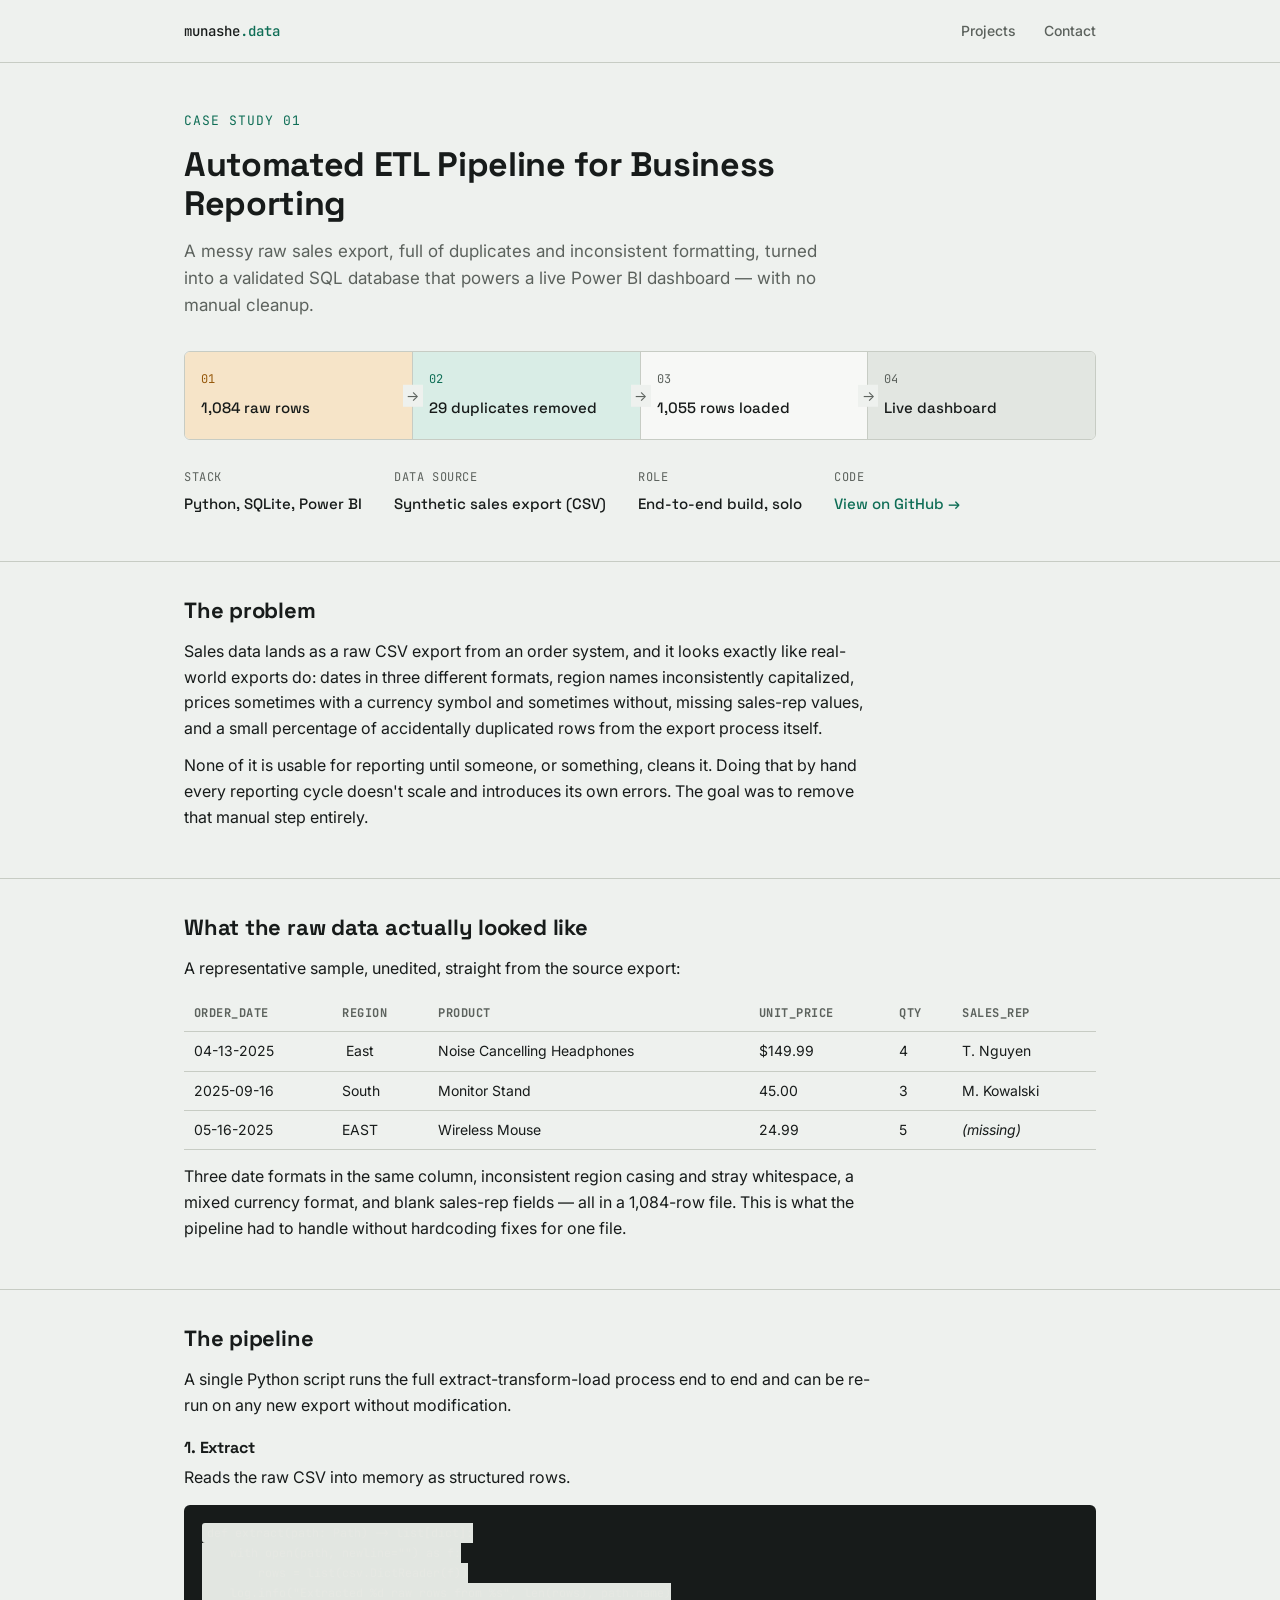
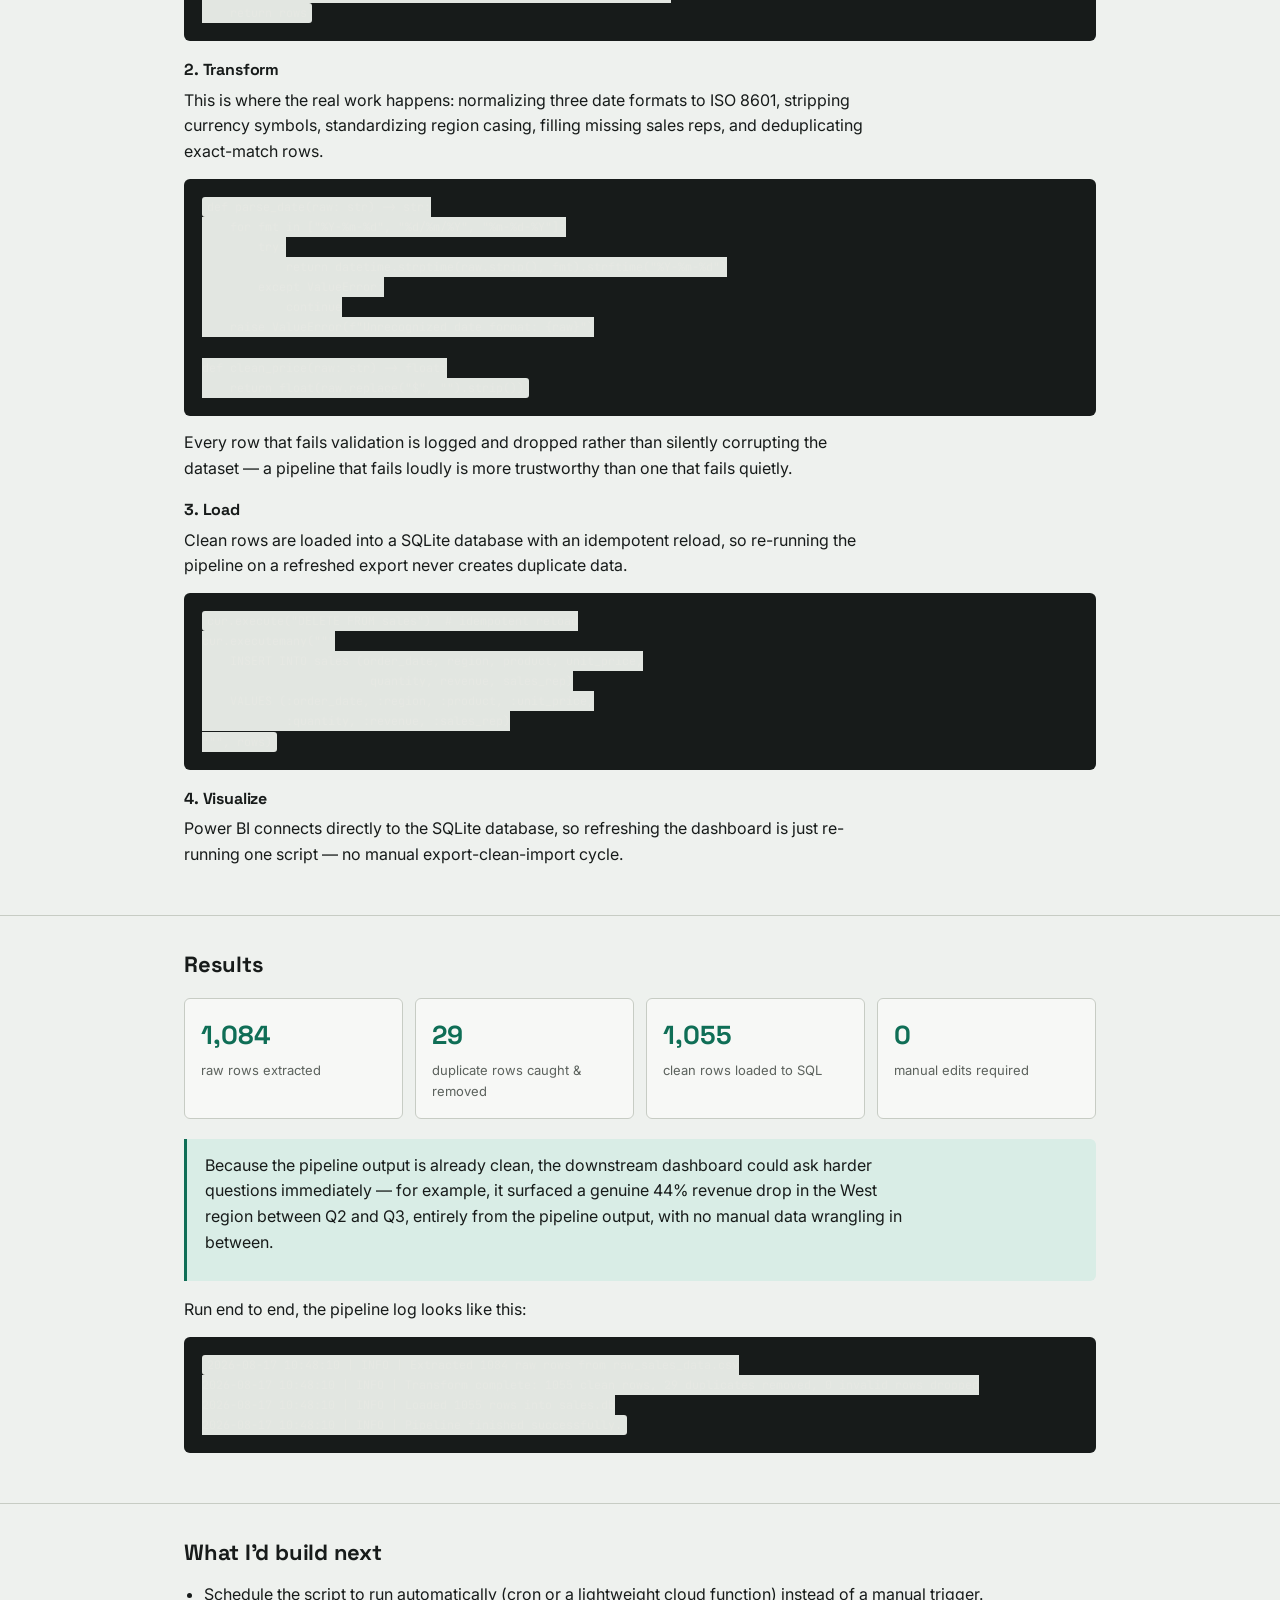
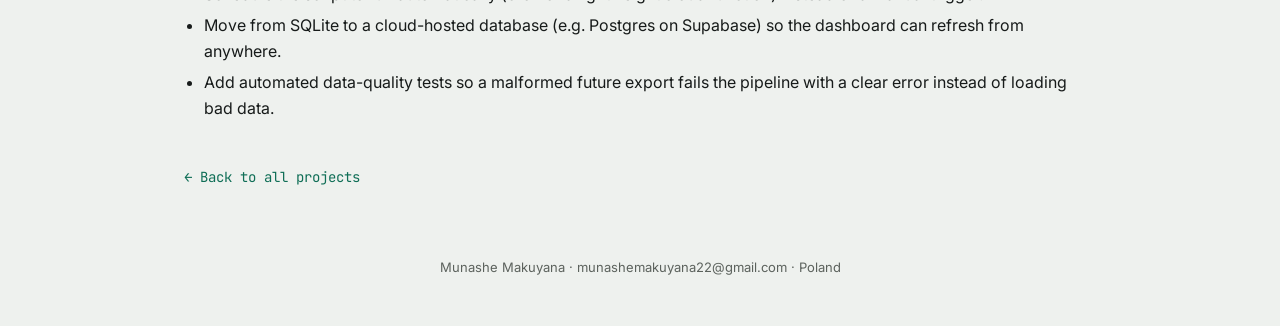
==== projects/etl-pipeline.html @ d44bf30a "Add files via upload" ====
<!DOCTYPE html>
<html lang="en">
<head>
<meta charset="UTF-8">
<meta name="viewport" content="width=device-width, initial-scale=1.0">
<title>Automated ETL Pipeline — Munashe Makuyana</title>
<link rel="stylesheet" href="../css/style.css">
</head>
<body>

<nav>
  <div class="wrap">
    <div class="logo"><a href="../index.html" style="color:inherit">munashe<span>.data</span></a></div>
    <ul>
      <li><a href="../index.html#projects">Projects</a></li>
      <li><a href="mailto:munashemakuyana22@gmail.com">Contact</a></li>
    </ul>
  </div>
</nav>

<header class="case-hero">
  <div class="wrap">
    <div class="eyebrow">Case study 01</div>
    <h1>Automated ETL Pipeline for Business Reporting</h1>
    <p class="lede">A messy raw sales export, full of duplicates and inconsistent formatting, turned into a validated SQL database that powers a live Power BI dashboard &mdash; with no manual cleanup.</p>

    <div class="pipeline" aria-hidden="true">
      <div class="stage raw"><span class="n mono">01</span><span class="t">1,084 raw rows</span></div>
      <div class="stage clean"><span class="n mono">02</span><span class="t">29 duplicates removed</span></div>
      <div class="stage load"><span class="n mono">03</span><span class="t">1,055 rows loaded</span></div>
      <div class="stage viz"><span class="n mono">04</span><span class="t">Live dashboard</span></div>
    </div>

    <div class="case-meta">
      <div class="meta-item"><span class="k">Stack</span><span class="v">Python, SQLite, Power BI</span></div>
      <div class="meta-item"><span class="k">Data source</span><span class="v">Synthetic sales export (CSV)</span></div>
      <div class="meta-item"><span class="k">Role</span><span class="v">End-to-end build, solo</span></div>
      <div class="meta-item"><span class="k">Code</span><span class="v"><a href="#">View on GitHub →</a></span></div>
    </div>
  </div>
</header>

<section class="block">
  <div class="wrap">
    <h2>The problem</h2>
    <p>Sales data lands as a raw CSV export from an order system, and it looks exactly like real-world exports do: dates in three different formats, region names inconsistently capitalized, prices sometimes with a currency symbol and sometimes without, missing sales-rep values, and a small percentage of accidentally duplicated rows from the export process itself.</p>
    <p>None of it is usable for reporting until someone, or something, cleans it. Doing that by hand every reporting cycle doesn't scale and introduces its own errors. The goal was to remove that manual step entirely.</p>
  </div>
</section>

<section class="block">
  <div class="wrap">
    <h2>What the raw data actually looked like</h2>
    <p>A representative sample, unedited, straight from the source export:</p>
    <table>
      <tr><th>order_date</th><th>region</th><th>product</th><th>unit_price</th><th>qty</th><th>sales_rep</th></tr>
      <tr><td>04-13-2025</td><td>&nbsp;East&nbsp;</td><td>Noise Cancelling Headphones</td><td>$149.99</td><td>4</td><td>T. Nguyen</td></tr>
      <tr><td>2025-09-16</td><td>South</td><td>Monitor Stand</td><td>45.00</td><td>3</td><td>M. Kowalski</td></tr>
      <tr><td>05-16-2025</td><td>EAST</td><td>Wireless Mouse</td><td>24.99</td><td>5</td><td><em>(missing)</em></td></tr>
    </table>
    <p>Three date formats in the same column, inconsistent region casing and stray whitespace, a mixed currency format, and blank sales-rep fields &mdash; all in a 1,084-row file. This is what the pipeline had to handle without hardcoding fixes for one file.</p>
  </div>
</section>

<section class="block">
  <div class="wrap">
    <h2>The pipeline</h2>
    <p>A single Python script runs the full extract-transform-load process end to end and can be re-run on any new export without modification.</p>

    <h3>1. Extract</h3>
    <p>Reads the raw CSV into memory as structured rows.</p>
    <pre><code>def extract(path: Path) -> list[dict]:
    with open(path, newline="") as f:
        rows = list(csv.DictReader(f))
    log.info("Extracted %d raw rows from %s", len(rows), path.name)
    return rows</code></pre>

    <h3>2. Transform</h3>
    <p>This is where the real work happens: normalizing three date formats to ISO 8601, stripping currency symbols, standardizing region casing, filling missing sales reps, and deduplicating exact-match rows.</p>
    <pre><code>def parse_date(raw: str) -> str:
    for fmt in ["%Y-%m-%d", "%d/%m/%Y", "%m-%d-%Y"]:
        try:
            return datetime.strptime(raw.strip(), fmt).strftime("%Y-%m-%d")
        except ValueError:
            continue
    raise ValueError(f"Unrecognized date format: {raw}")

def clean_price(raw: str) -> float:
    return float(raw.replace("$", "").strip())</code></pre>
    <p>Every row that fails validation is logged and dropped rather than silently corrupting the dataset &mdash; a pipeline that fails loudly is more trustworthy than one that fails quietly.</p>

    <h3>3. Load</h3>
    <p>Clean rows are loaded into a SQLite database with an idempotent reload, so re-running the pipeline on a refreshed export never creates duplicate data.</p>
    <pre><code>cur.execute("DELETE FROM sales")  # idempotent reload
cur.executemany("""
    INSERT INTO sales (order_date, region, product, unit_price,
                        quantity, revenue, sales_rep)
    VALUES (:order_date, :region, :product, :unit_price,
            :quantity, :revenue, :sales_rep)
""", rows)</code></pre>

    <h3>4. Visualize</h3>
    <p>Power BI connects directly to the SQLite database, so refreshing the dashboard is just re-running one script &mdash; no manual export-clean-import cycle.</p>
  </div>
</section>

<section class="block">
  <div class="wrap">
    <h2>Results</h2>
    <div class="stat-grid">
      <div class="stat"><div class="num">1,084</div><div class="lab">raw rows extracted</div></div>
      <div class="stat"><div class="num">29</div><div class="lab">duplicate rows caught &amp; removed</div></div>
      <div class="stat"><div class="num">1,055</div><div class="lab">clean rows loaded to SQL</div></div>
      <div class="stat"><div class="num">0</div><div class="lab">manual edits required</div></div>
    </div>

    <div class="callout">
      <p>Because the pipeline output is already clean, the downstream dashboard could ask harder questions immediately &mdash; for example, it surfaced a genuine 44% revenue drop in the West region between Q2 and Q3, entirely from the pipeline output, with no manual data wrangling in between.</p>
    </div>

    <p>Run end to end, the pipeline log looks like this:</p>
    <pre><code>2026-08-17 10:48:10 | INFO | Extracted 1084 raw rows from raw_sales_data.csv
2026-08-17 10:48:10 | INFO | Transform complete: 1055 clean rows, 29 duplicates removed, 0 invalid rows dropped
2026-08-17 10:48:10 | INFO | Loaded 1055 rows into sales.db
2026-08-17 10:48:10 | INFO | Pipeline finished successfully.</code></pre>
  </div>
</section>

<section class="block">
  <div class="wrap">
    <h2>What I'd build next</h2>
    <ul>
      <li>Schedule the script to run automatically (cron or a lightweight cloud function) instead of a manual trigger.</li>
      <li>Move from SQLite to a cloud-hosted database (e.g. Postgres on Supabase) so the dashboard can refresh from anywhere.</li>
      <li>Add automated data-quality tests so a malformed future export fails the pipeline with a clear error instead of loading bad data.</li>
    </ul>
    <a href="../index.html#projects" class="back-link">← Back to all projects</a>
  </div>
</section>

<footer>
  <div class="wrap">Munashe Makuyana &middot; munashemakuyana22@gmail.com &middot; Poland</div>
</footer>

</body>
</html>
---- css/style.css ----
@import url('https://fonts.googleapis.com/css2?family=Space+Grotesk:wght@400;500;700&family=Inter:wght@400;500;600&family=JetBrains+Mono:wght@400;500&display=swap');

:root{
  --ink:#171b1a;
  --paper:#eef1ee;
  --paper-2:#e2e6e1;
  --card:#f7f8f6;
  --line:#c7ccc4;
  --teal:#0f6e56;
  --teal-light:#d9ede6;
  --amber:#96590c;
  --amber-light:#f6e4c8;
  --coral:#993c1d;
  --coral-light:#f6ded2;
  --muted:#5c625d;
}

*{box-sizing:border-box;margin:0;padding:0;}

body{
  background:var(--paper);
  color:var(--ink);
  font-family:'Inter',sans-serif;
  line-height:1.6;
  font-size:16px;
}

h1,h2,h3,h4{
  font-family:'Space Grotesk',sans-serif;
  font-weight:700;
  line-height:1.15;
  letter-spacing:-0.01em;
}

.mono{font-family:'JetBrains Mono',monospace;}

a{color:var(--teal);text-decoration:none;}
a:hover{text-decoration:underline;}

.wrap{max-width:960px;margin:0 auto;padding:0 24px;}

/* NAV */
nav{
  border-bottom:1px solid var(--line);
  background:var(--paper);
  position:sticky;top:0;z-index:10;
}
nav .wrap{
  display:flex;align-items:center;justify-content:space-between;
  padding-top:18px;padding-bottom:18px;
}
.logo{
  font-family:'JetBrains Mono',monospace;
  font-weight:500;font-size:15px;color:var(--ink);
}
.logo span{color:var(--teal);}
nav ul{list-style:none;display:flex;gap:28px;}
nav a{color:var(--muted);font-size:14px;font-weight:500;}
nav a:hover{color:var(--ink);text-decoration:none;}

/* HERO */
.hero{padding:64px 0 40px;}
.hero .eyebrow{
  font-family:'JetBrains Mono',monospace;
  font-size:13px;color:var(--teal);
  text-transform:uppercase;letter-spacing:.08em;
  margin-bottom:16px;
}
.hero h1{font-size:40px;max-width:640px;margin-bottom:16px;}
.hero p{color:var(--muted);max-width:560px;font-size:16px;margin-bottom:28px;}
.hero-links{display:flex;gap:12px;}
.btn{
  font-family:'Space Grotesk',sans-serif;font-weight:500;font-size:14px;
  padding:11px 20px;border-radius:4px;border:1px solid var(--ink);
  color:var(--ink);display:inline-block;
}
.btn:hover{background:var(--ink);color:var(--paper);text-decoration:none;}
.btn.primary{background:var(--teal);color:#fff;border-color:var(--teal);}
.btn.primary:hover{background:#0b5843;}

/* PIPELINE STRIP - the signature element */
.pipeline{
  display:flex;align-items:stretch;gap:0;
  border:1px solid var(--line);border-radius:6px;overflow:hidden;
  margin:32px 0 8px;background:var(--card);
}
.stage{
  flex:1;padding:18px 16px;position:relative;
  border-right:1px solid var(--line);
}
.stage:last-child{border-right:none;}
.stage .n{
  font-family:'JetBrains Mono',monospace;font-size:12px;color:var(--muted);
  display:block;margin-bottom:6px;
}
.stage .t{font-family:'Space Grotesk',sans-serif;font-weight:500;font-size:15px;}
.stage.raw{background:var(--amber-light);}
.stage.raw .n{color:var(--amber);}
.stage.clean{background:var(--teal-light);}
.stage.clean .n{color:var(--teal);}
.stage.load{background:var(--card);}
.stage.viz{background:var(--paper-2);}
.stage::after{
  content:'\2192';position:absolute;right:-11px;top:50%;
  transform:translateY(-50%);z-index:2;color:var(--muted);
  font-size:14px;background:var(--paper);width:20px;text-align:center;
}
.stage:last-child::after{content:'';}

/* PROJECT CARDS */
.projects{padding:20px 0 60px;}
.projects h2{font-size:22px;margin-bottom:24px;}
.card-grid{display:grid;grid-template-columns:1fr;gap:16px;}
.pcard{
  border:1px solid var(--line);border-radius:8px;background:var(--card);
  padding:24px;display:flex;flex-direction:column;gap:10px;
}
.pcard .tag{
  font-family:'JetBrains Mono',monospace;font-size:12px;color:var(--teal);
  text-transform:uppercase;letter-spacing:.06em;
}
.pcard h3{font-size:20px;}
.pcard p{color:var(--muted);font-size:15px;}
.pcard .stack{display:flex;gap:8px;flex-wrap:wrap;margin-top:4px;}
.pill{
  font-family:'JetBrains Mono',monospace;font-size:12px;
  background:var(--paper-2);border:1px solid var(--line);
  padding:4px 10px;border-radius:20px;color:var(--ink);
}
.pcard .cta{margin-top:8px;font-family:'Space Grotesk',sans-serif;font-weight:500;font-size:14px;}
.pcard.disabled{opacity:.6;}
.status{
  font-family:'JetBrains Mono',monospace;font-size:11px;
  padding:3px 8px;border-radius:4px;display:inline-block;width:fit-content;
}
.status.live{background:var(--teal-light);color:var(--teal);}
.status.soon{background:var(--paper-2);color:var(--muted);}

/* CASE STUDY PAGE */
.case-hero{padding:48px 0 24px;border-bottom:1px solid var(--line);}
.case-hero .eyebrow{font-family:'JetBrains Mono',monospace;font-size:13px;color:var(--teal);text-transform:uppercase;letter-spacing:.08em;margin-bottom:14px;}
.case-hero h1{font-size:34px;margin-bottom:14px;max-width:680px;}
.case-hero p.lede{color:var(--muted);font-size:17px;max-width:640px;}

.case-meta{display:flex;gap:32px;padding:20px 0;flex-wrap:wrap;}
.meta-item .k{font-family:'JetBrains Mono',monospace;font-size:12px;color:var(--muted);text-transform:uppercase;letter-spacing:.05em;display:block;margin-bottom:4px;}
.meta-item .v{font-family:'Space Grotesk',sans-serif;font-weight:500;font-size:15px;}

section.block{padding:36px 0;border-bottom:1px solid var(--line);}
section.block:last-of-type{border-bottom:none;}
section.block h2{font-size:22px;margin-bottom:16px;}
section.block h3{font-size:16px;margin:20px 0 8px;}
section.block p{color:var(--ink);max-width:700px;margin-bottom:12px;}
section.block ul{margin-left:20px;margin-bottom:12px;}
section.block li{margin-bottom:6px;color:var(--ink);}

.stat-grid{display:grid;grid-template-columns:repeat(auto-fit,minmax(150px,1fr));gap:12px;margin:20px 0;}
.stat{background:var(--card);border:1px solid var(--line);border-radius:6px;padding:16px;}
.stat .num{font-family:'Space Grotesk',sans-serif;font-weight:700;font-size:26px;color:var(--teal);}
.stat .lab{font-size:13px;color:var(--muted);margin-top:4px;}

pre{
  background:var(--ink);color:#e6e8e3;font-family:'JetBrains Mono',monospace;
  font-size:13px;padding:18px;border-radius:6px;overflow-x:auto;line-height:1.55;
  margin:14px 0;
}
code{font-family:'JetBrains Mono',monospace;background:var(--paper-2);padding:2px 5px;border-radius:3px;font-size:.9em;}

table{width:100%;border-collapse:collapse;margin:14px 0;font-size:14px;}
th,td{text-align:left;padding:8px 10px;border-bottom:1px solid var(--line);}
th{font-family:'JetBrains Mono',monospace;font-size:12px;text-transform:uppercase;color:var(--muted);letter-spacing:.04em;}

.callout{
  border-left:3px solid var(--teal);background:var(--teal-light);
  padding:14px 18px;border-radius:0 6px 6px 0;margin:16px 0;
}
.callout p{color:var(--ink);margin:0;}

.back-link{display:inline-block;margin:32px 0 0;font-family:'JetBrains Mono',monospace;font-size:14px;}

footer{padding:32px 0 48px;color:var(--muted);font-size:13px;text-align:center;}

@media(min-width:640px){
  .card-grid{grid-template-columns:1fr 1fr 1fr;}
  .hero h1{font-size:48px;}
  .pipeline{flex-direction:row;}
}
@media(max-width:640px){
  .pipeline{flex-direction:column;}
  .stage{border-right:none;border-bottom:1px solid var(--line);}
  .stage::after{content:'\2193';right:auto;left:16px;top:auto;bottom:-11px;transform:none;}
  .stage:last-child::after{content:'';}
}
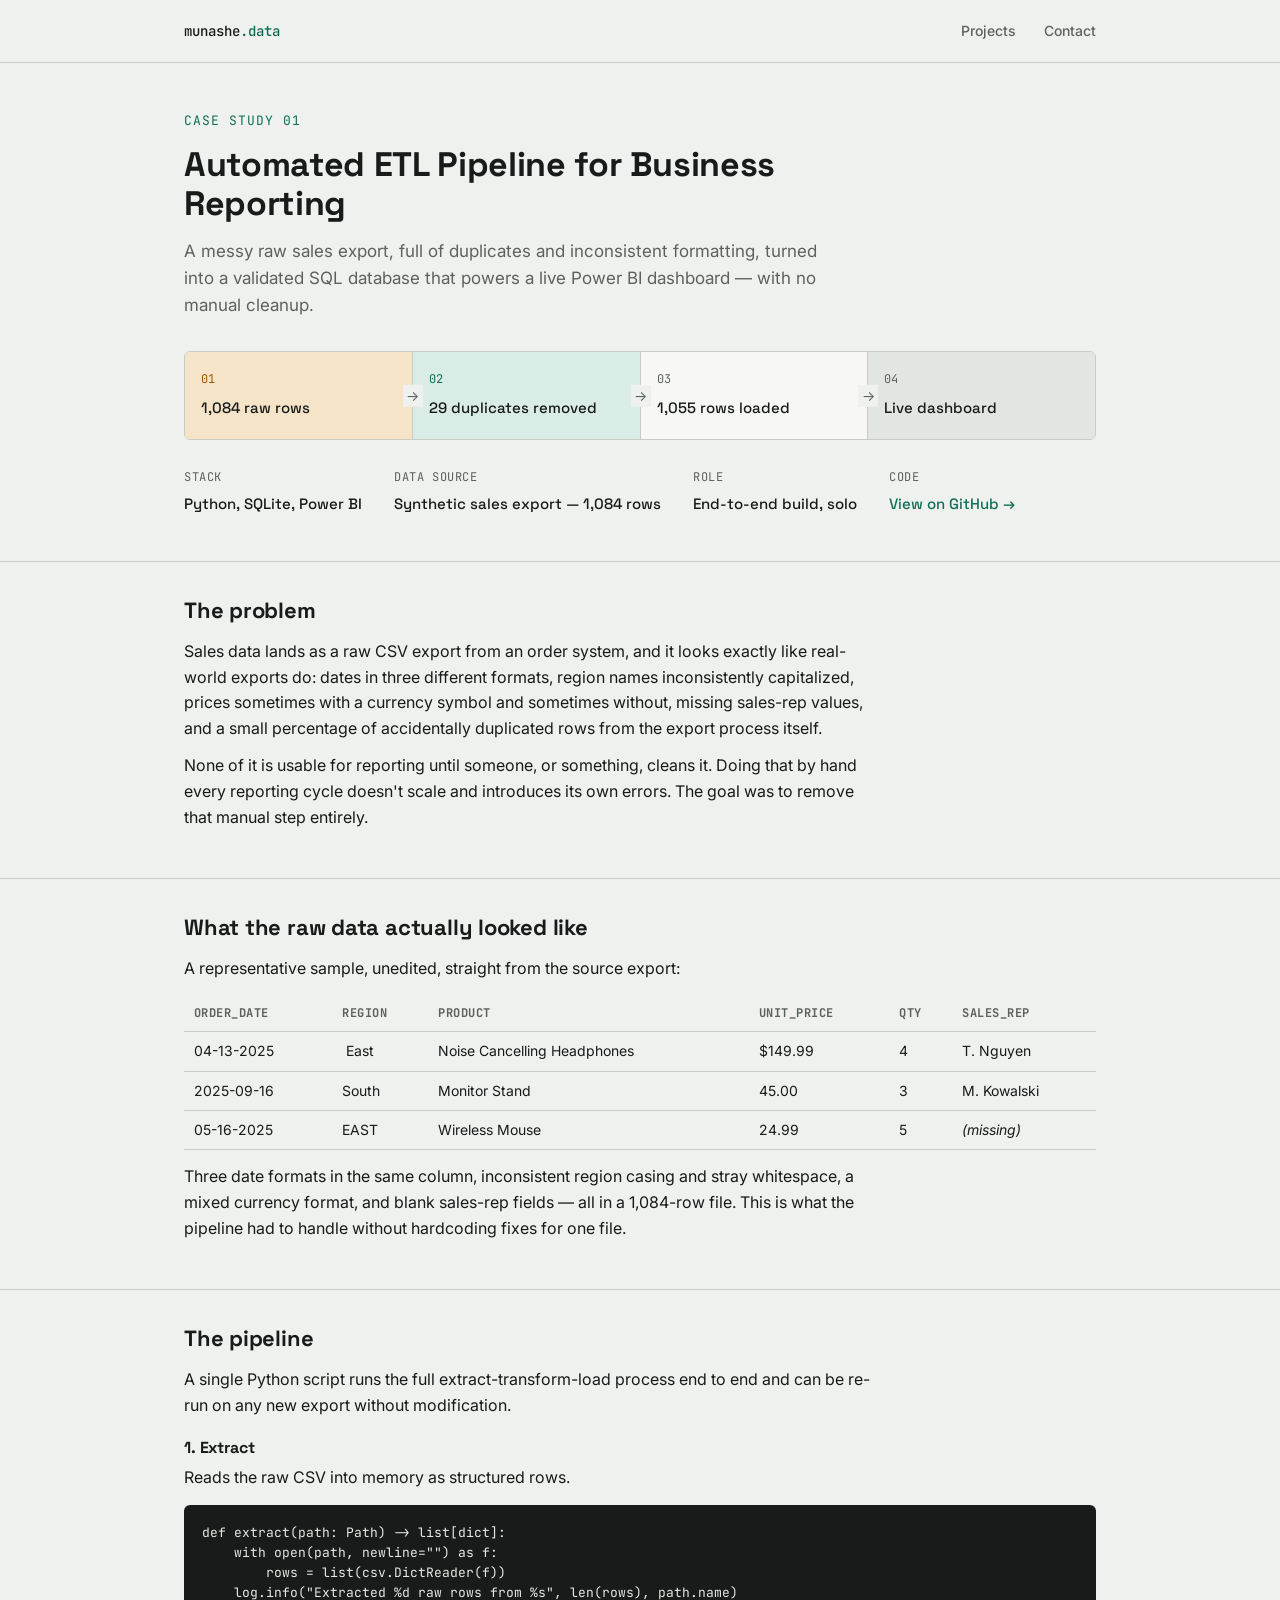
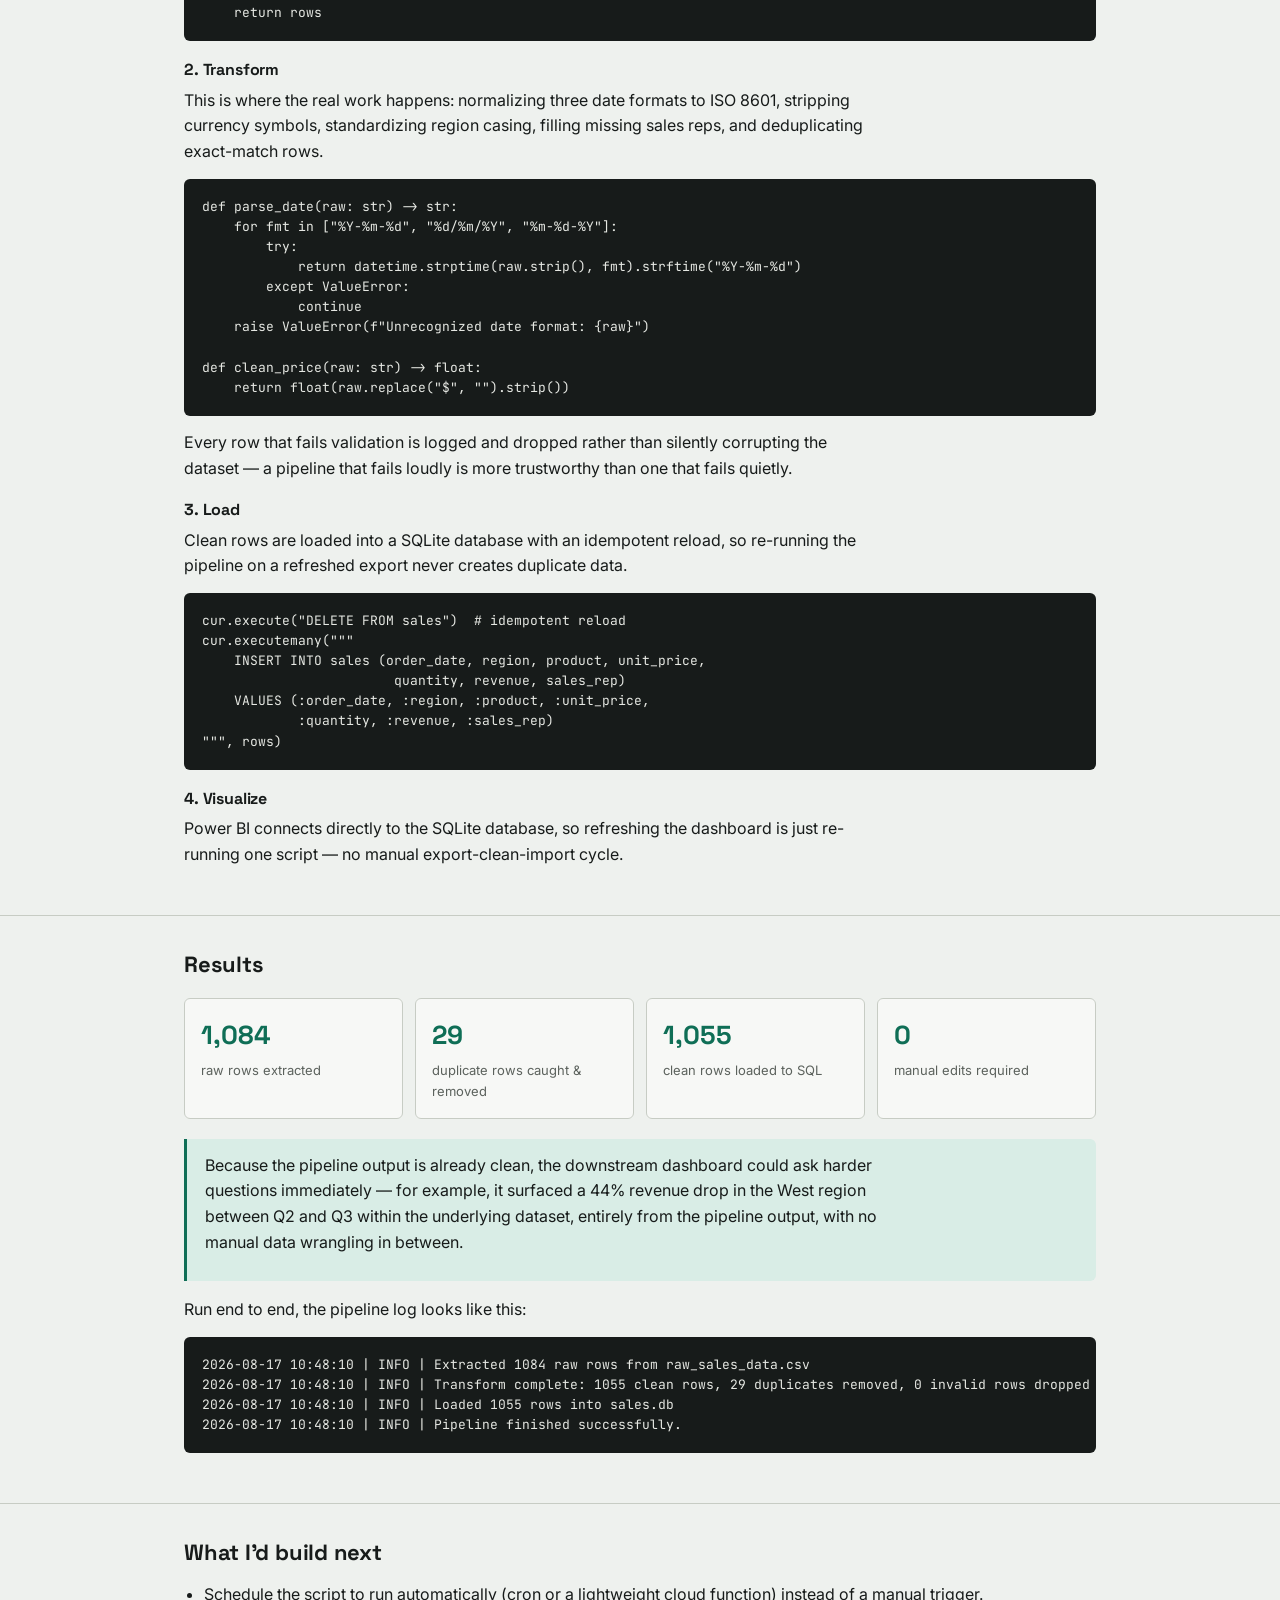
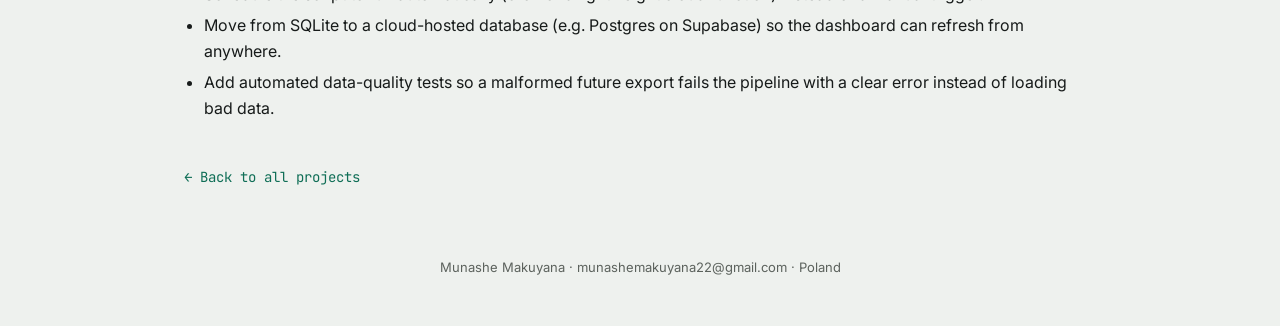
==== commit 144b7e61: "Add files via upload" ====
--- a/projects/etl-pipeline.html
+++ b/projects/etl-pipeline.html
@@ -4,6 +4,9 @@
 <meta charset="UTF-8">
 <meta name="viewport" content="width=device-width, initial-scale=1.0">
 <title>Automated ETL Pipeline — Munashe Makuyana</title>
+<link rel="icon" type="image/svg+xml" href="../assets/images/favicon.svg">
+<link rel="icon" type="image/png" sizes="32x32" href="../assets/images/favicon-32.png">
+<link rel="apple-touch-icon" href="../assets/images/apple-touch-icon.png">
 <link rel="stylesheet" href="../css/style.css">
 </head>
 <body>
@@ -33,9 +36,9 @@
 
     <div class="case-meta">
       <div class="meta-item"><span class="k">Stack</span><span class="v">Python, SQLite, Power BI</span></div>
-      <div class="meta-item"><span class="k">Data source</span><span class="v">Synthetic sales export (CSV)</span></div>
+      <div class="meta-item"><span class="k">Data source</span><span class="v">Synthetic sales export — 1,084 rows</span></div>
       <div class="meta-item"><span class="k">Role</span><span class="v">End-to-end build, solo</span></div>
-      <div class="meta-item"><span class="k">Code</span><span class="v"><a href="#">View on GitHub →</a></span></div>
+      <div class="meta-item"><span class="k">Code</span><span class="v"><a href="https://github.com/MUNASHEMAK-22/MUNASHEMAK-22.github.io/tree/main/projects/etl-pipeline" target="_blank" rel="noopener">View on GitHub →</a></span></div>
     </div>
   </div>
 </header>
@@ -115,7 +118,7 @@
     </div>
 
     <div class="callout">
-      <p>Because the pipeline output is already clean, the downstream dashboard could ask harder questions immediately &mdash; for example, it surfaced a genuine 44% revenue drop in the West region between Q2 and Q3, entirely from the pipeline output, with no manual data wrangling in between.</p>
+      <p>Because the pipeline output is already clean, the downstream dashboard could ask harder questions immediately &mdash; for example, it surfaced a 44% revenue drop in the West region between Q2 and Q3 within the underlying dataset, entirely from the pipeline output, with no manual data wrangling in between.</p>
     </div>
 
     <p>Run end to end, the pipeline log looks like this:</p>
--- a/css/style.css
+++ b/css/style.css
@@ -165,6 +165,7 @@
   margin:14px 0;
 }
 code{font-family:'JetBrains Mono',monospace;background:var(--paper-2);padding:2px 5px;border-radius:3px;font-size:.9em;}
+pre code{background:none;padding:0;border-radius:0;color:inherit;font-size:1em;}
 
 table{width:100%;border-collapse:collapse;margin:14px 0;font-size:14px;}
 th,td{text-align:left;padding:8px 10px;border-bottom:1px solid var(--line);}
